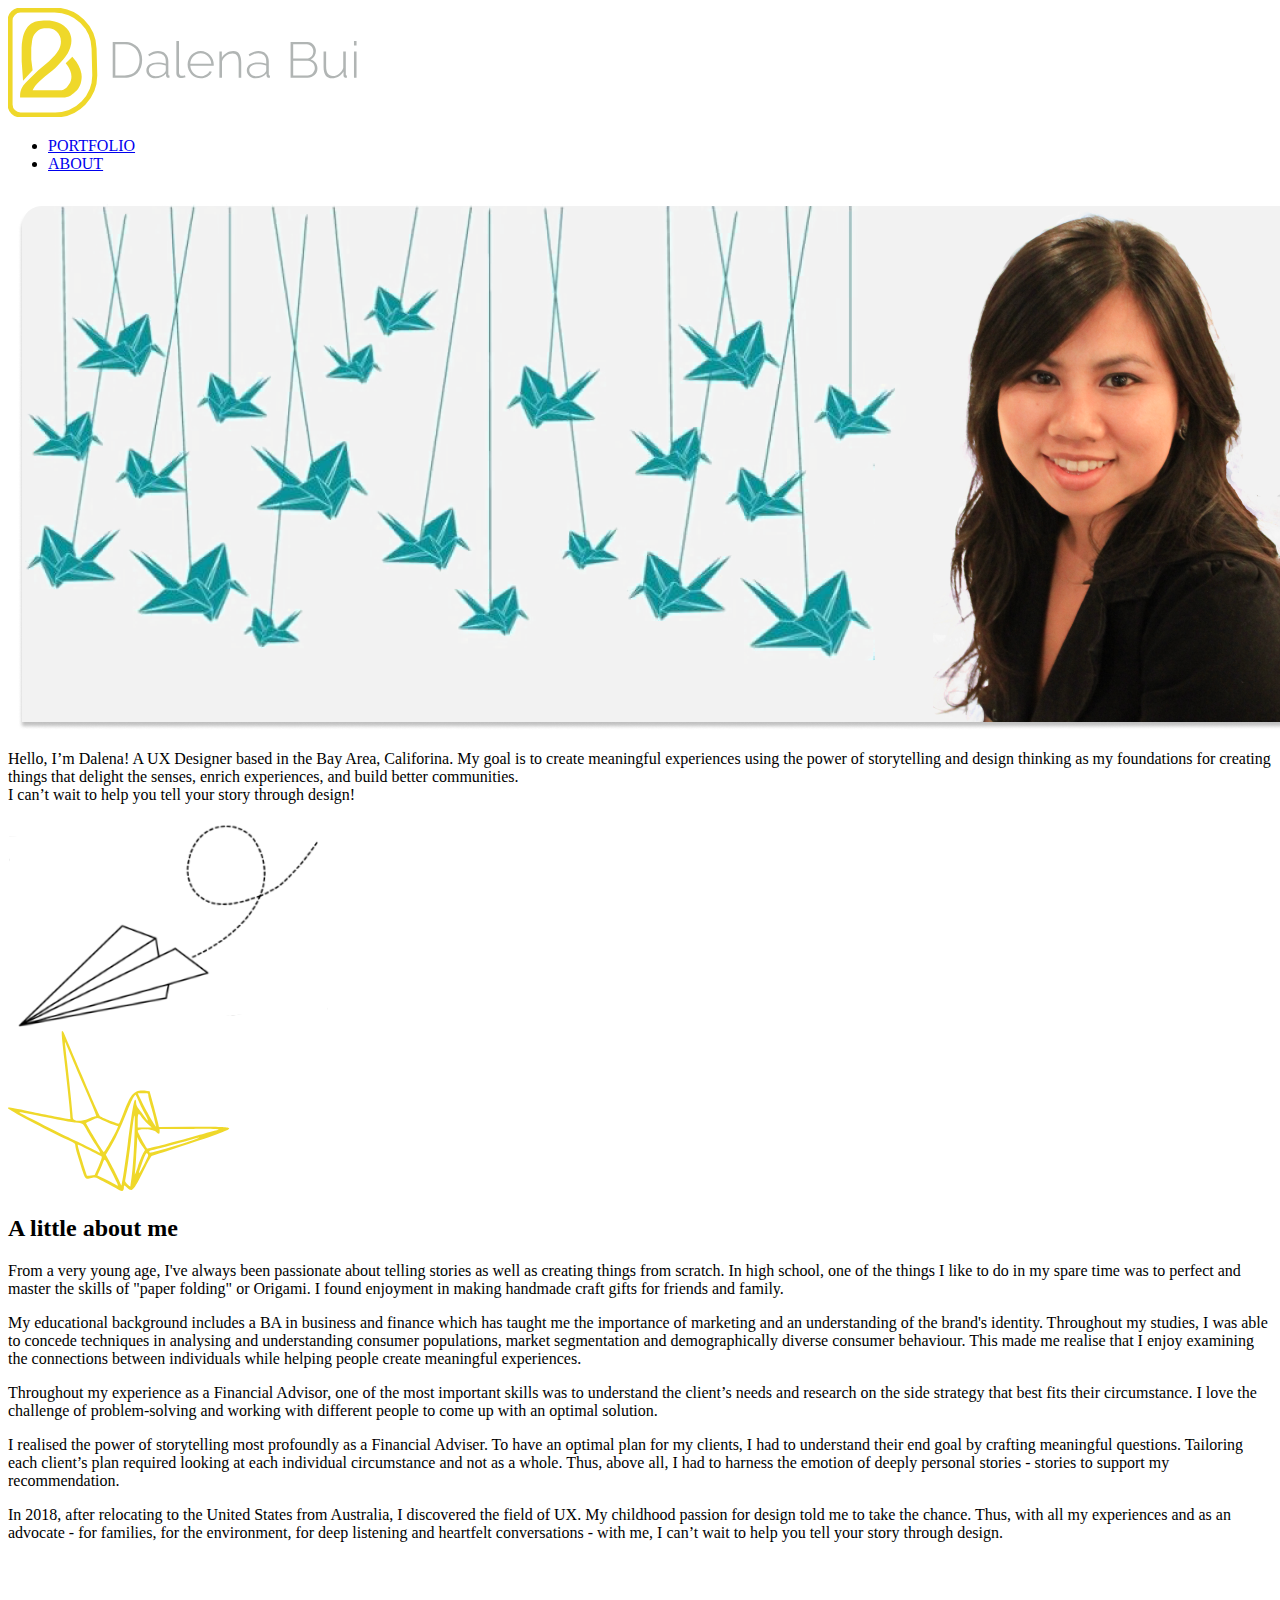
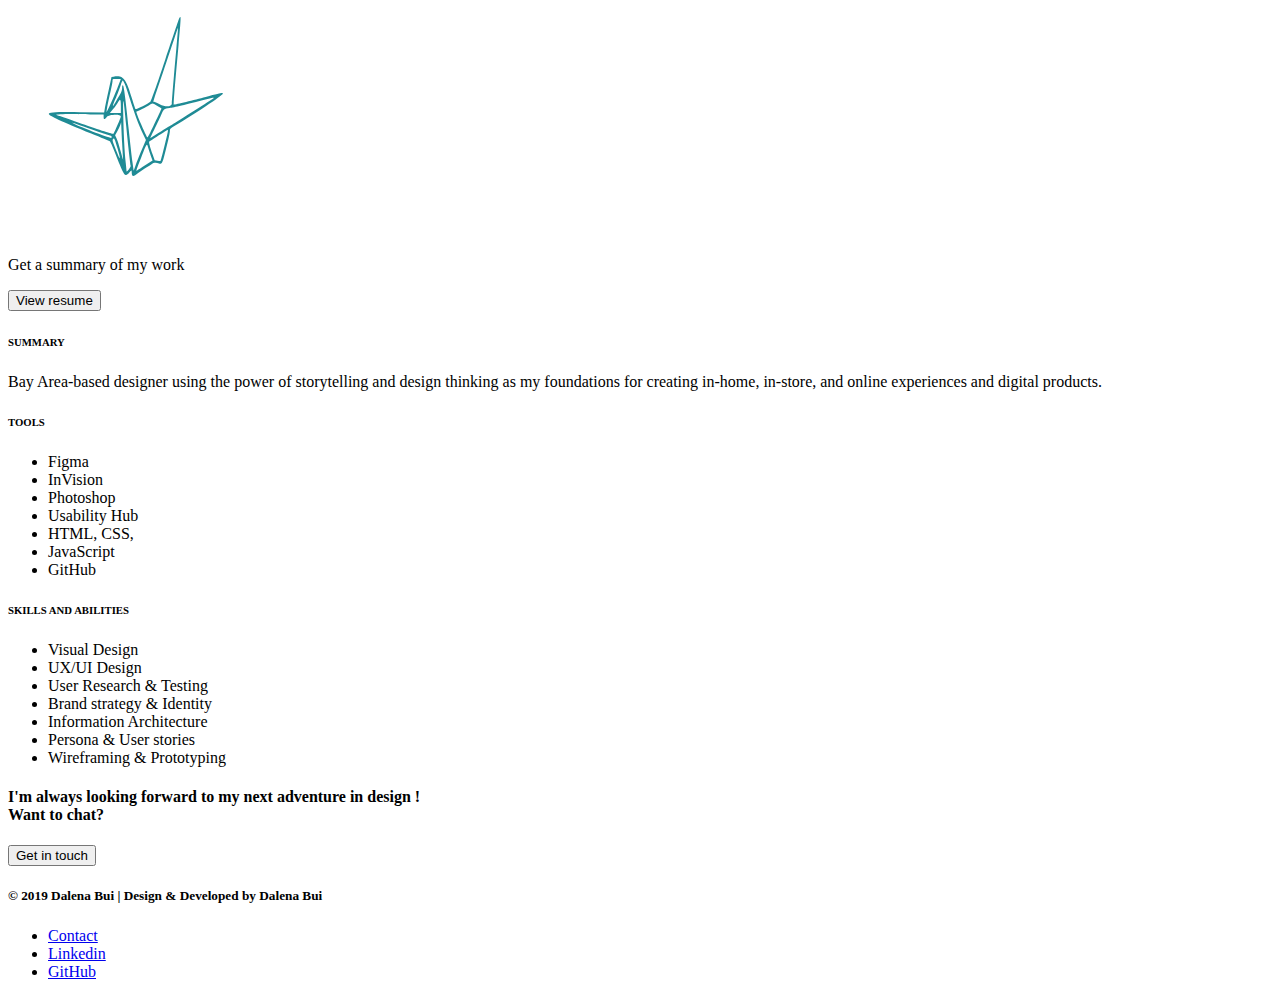
==== about.html @ 2d1f9bb7 "portfolio html structure" ====
<!DOCTYPE html>
<html lang="en">
  <head>
    <meta charset="utf-8">
    <meta name="viewport" content="width=device-width, initial-scale=1.0">
    <title>Dalena Bui| Design Portfolio</title>
  </head>
  <body id="about">
    <header>
    <nav class="navbar">
      <a href="index.html">
        <img src="images/Dalena Bui Logo.svg" alt="personal logo">
      </a>
      <ul>
        <li>
          <a href="Portfolio.html">PORTFOLIO</a>
        </li>
        <li>
          <a href="about.html">ABOUT</a>
        </li>
      </ul>
    </nav>
    <section>
      <div class="personal photo">
        <img src="images/About Me banner.png" alt="personal photo">
      </div>
      <div class="bio">
        <p>Hello, I’m Dalena! A UX Designer based in the Bay Area, Califorina. My goal is to create meaningful experiences using the power of storytelling and design thinking as my foundations for creating things that delight the senses, enrich experiences, and build better communities.
          <br>
          I can’t wait to help you tell your story through design!
        </p>
    </section>
   </header>
        <div class"paper plane">
          <img src="images/paper plane.svg" alt="paper plane">
        </div>
        <div class"yellow crane">
          <img src="images/yellow crane.svg" alt="yellow crane">
        </div>
        <h2>A little about me</h2>
        <p>
          From a very young age, I've always been passionate about telling stories as well as creating things from scratch. In high school, one of the things I like to do in my spare time was to perfect and master the skills of "paper folding" or Origami. I found enjoyment in making handmade craft gifts for friends and family.
        </p>
          My educational background includes a BA in business and finance which has taught me the importance of marketing and an understanding of the brand's identity. Throughout my studies, I was able to concede techniques in analysing and understanding consumer populations, market segmentation and demographically diverse consumer behaviour. This made me realise that I enjoy examining the connections between individuals while helping people create meaningful experiences.
        <p>
          Throughout my experience as a Financial Advisor, one of the most important skills was to understand the client’s needs and research on the side strategy that best fits their circumstance. I love the challenge of problem-solving and working with different people to come up with an optimal solution.
       </p>
          I realised the power of storytelling most profoundly as a Financial Adviser. To have an optimal plan for my clients, I had to understand their end goal by crafting meaningful questions. Tailoring each client’s plan required looking at each individual circumstance and not as a whole. Thus, above all, I had to harness the emotion of deeply personal stories - stories to support my recommendation.
        <p>
          In 2018, after relocating to the United States from Australia, I discovered the field of UX. My childhood passion for design told me to take the chance. Thus, with all my experiences and as an advocate - for families, for the environment, for deep listening and heartfelt conversations - with me, I can’t wait to help you tell your story through design.
        </p>
        <div class="teal crane">
          <img src="images/teal crane.svg" alt="teal crane">
        </div>
        <div class="summary of work">
          <p> Get a summary of my work
          </p>
          <input type="button" value="View resume">
          <div class="summary">
            <h6>SUMMARY</h6>
            <p>Bay Area-based designer using the power of storytelling and design thinking as my foundations for creating in-home, in-store, and online experiences and digital products.
            </p>
          </div>
          <div class="Tools">
            <h6>TOOLS</h6>
            <ul>
              <li>Figma</li>
              <li>InVision</li>
              <li>Photoshop</li>
              <li>Usability Hub</li>
              <li>HTML, CSS,</li>
              <li>JavaScript</li>
              <li>GitHub</li>
            </ul>
          </div>
          <div class="Skills and Abilities">
            <h6>SKILLS AND ABILITIES</h6>
            <ul>
              <li>Visual Design</li>
              <li>UX/UI Design</li>
              <li>User Research & Testing</li>
              <li>Brand strategy & Identity</li>
              <li>Information Architecture</li>
              <li>Persona & User stories</li>
              <li>Wireframing & Prototyping</li>
            </ul>
          </div>
          <div class="get in touch">
            <h4>I'm always looking forward to my next adventure in design !
              <br>Want to chat?
            </h4>
              <input type="button" value="Get in touch">
<footer>
  <h5>© 2019 Dalena Bui | Design & Developed by Dalena Bui</h5>
  <ul>
    <li>
        <a href="Portfolio.html">Contact</a>
    </li>
    <li>
        <a href="Portfolio.html">Linkedin</a>
    </li>
    <li>
        <a href="Portfolio.html">GitHub</a>
    </li>
  </body>
</html>
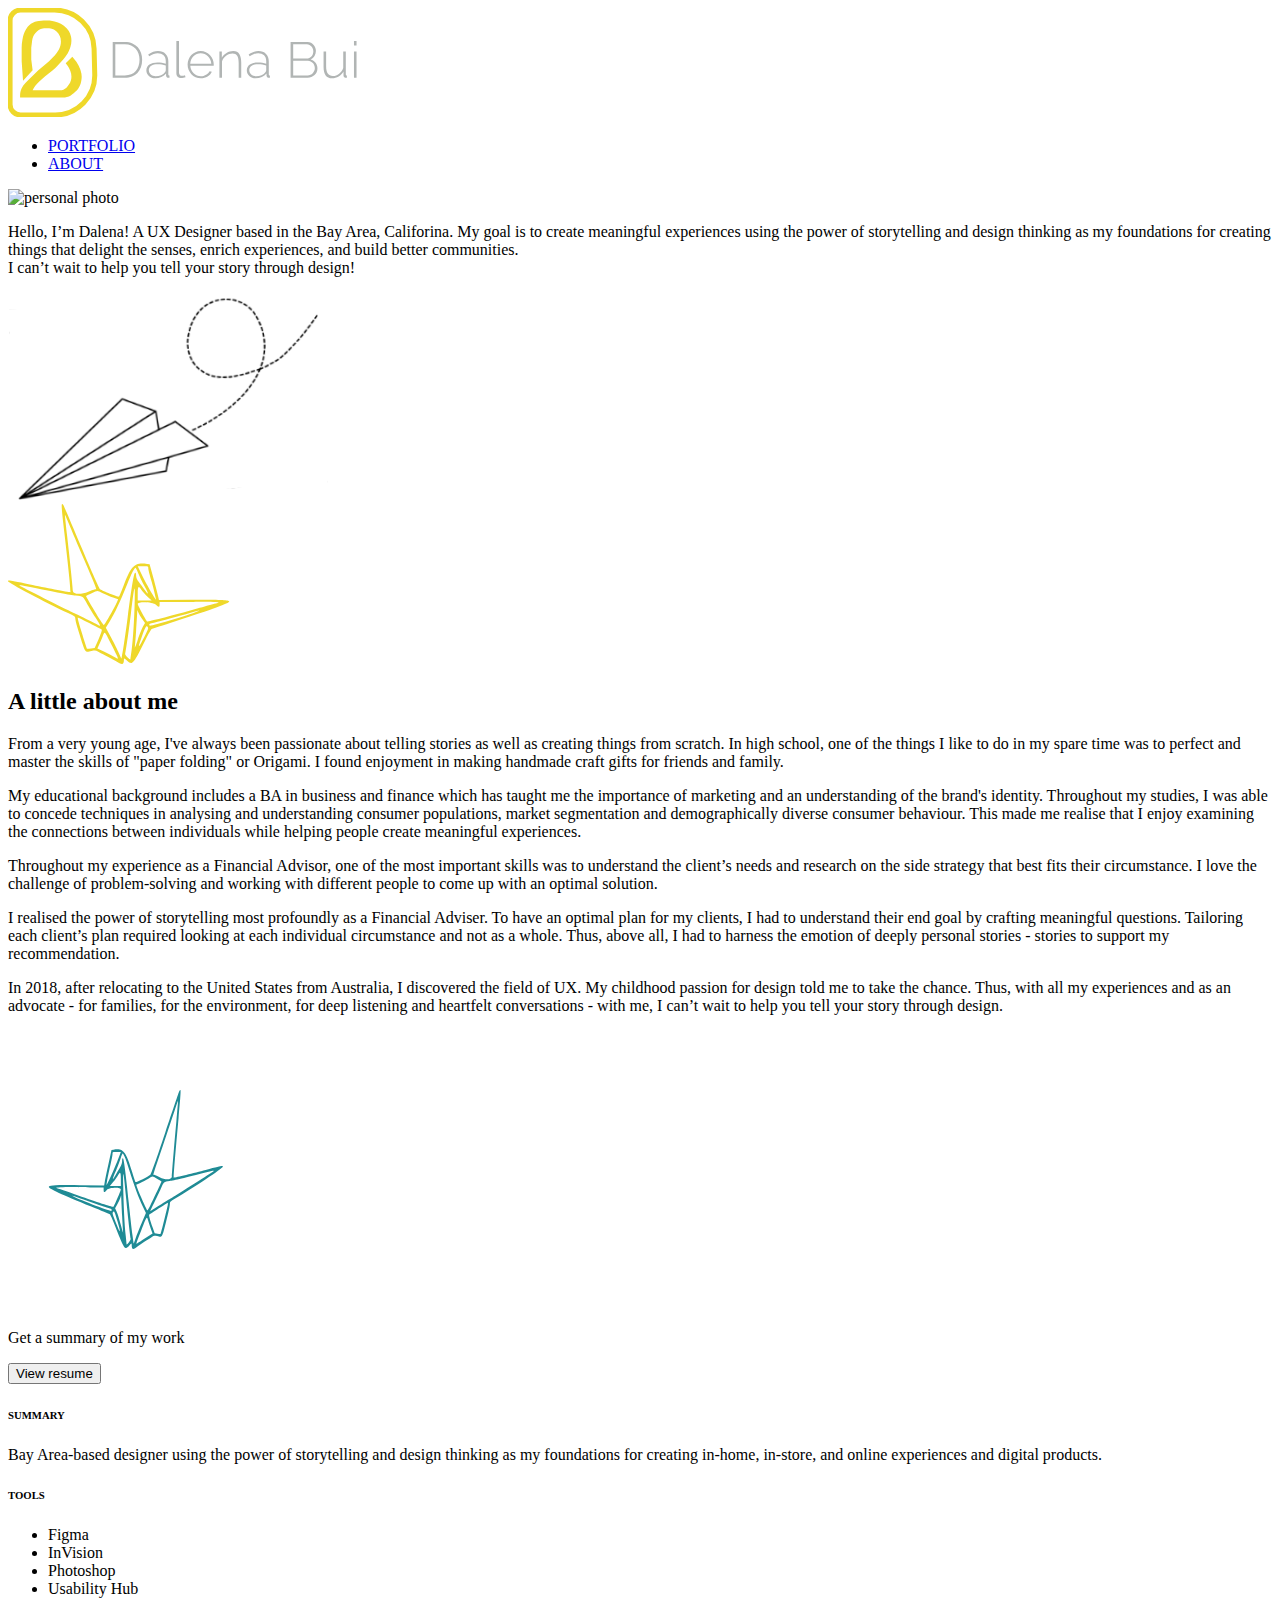
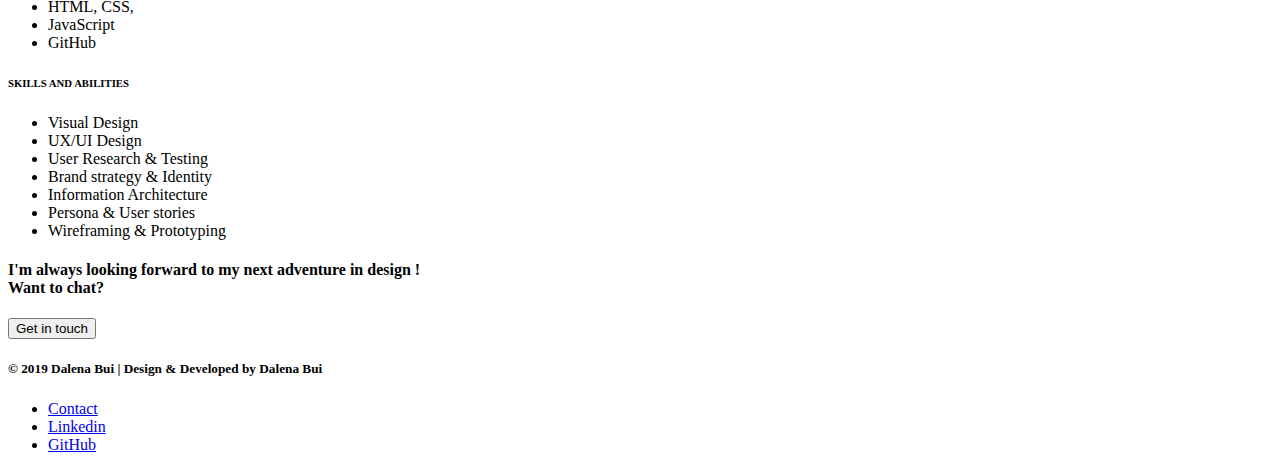
==== commit 58ae7313: "fix errors" ====
--- a/about.html
+++ b/about.html
@@ -9,11 +9,11 @@
     <header>
     <nav class="navbar">
       <a href="index.html">
-        <img src="images/Dalena Bui Logo.svg" alt="personal logo">
+        <img src="images/dalenabui_logo.svg" alt="personal logo">
       </a>
       <ul>
         <li>
-          <a href="Portfolio.html">PORTFOLIO</a>
+          <a href="portfolio.html">PORTFOLIO</a>
         </li>
         <li>
           <a href="about.html">ABOUT</a>
@@ -22,20 +22,21 @@
     </nav>
     <section>
       <div class="personal photo">
-        <img src="images/About Me banner.png" alt="personal photo">
+        <img src="images/about_me_banner.svg" alt="personal photo">
       </div>
       <div class="bio">
         <p>Hello, I’m Dalena! A UX Designer based in the Bay Area, Califorina. My goal is to create meaningful experiences using the power of storytelling and design thinking as my foundations for creating things that delight the senses, enrich experiences, and build better communities.
           <br>
           I can’t wait to help you tell your story through design!
         </p>
+      </div>
     </section>
    </header>
-        <div class"paper plane">
-          <img src="images/paper plane.svg" alt="paper plane">
+        <div class="paper plane">
+          <img src="images/paper_plane.svg" alt="paper plane">
         </div>
-        <div class"yellow crane">
-          <img src="images/yellow crane.svg" alt="yellow crane">
+        <div class="yellow crane">
+          <img src="images/yellow_crane.svg" alt="yellow crane">
         </div>
         <h2>A little about me</h2>
         <p>
@@ -49,13 +50,14 @@
         <p>
           In 2018, after relocating to the United States from Australia, I discovered the field of UX. My childhood passion for design told me to take the chance. Thus, with all my experiences and as an advocate - for families, for the environment, for deep listening and heartfelt conversations - with me, I can’t wait to help you tell your story through design.
         </p>
-        <div class="teal crane">
-          <img src="images/teal crane.svg" alt="teal crane">
+        <div class="teal_crane">
+          <img src="images/teal_crane.svg" alt="teal crane">
         </div>
         <div class="summary of work">
           <p> Get a summary of my work
           </p>
           <input type="button" value="View resume">
+        </div>
           <div class="summary">
             <h6>SUMMARY</h6>
             <p>Bay Area-based designer using the power of storytelling and design thinking as my foundations for creating in-home, in-store, and online experiences and digital products.
@@ -90,17 +92,20 @@
               <br>Want to chat?
             </h4>
               <input type="button" value="Get in touch">
+            </div>
 <footer>
   <h5>© 2019 Dalena Bui | Design & Developed by Dalena Bui</h5>
   <ul>
     <li>
-        <a href="Portfolio.html">Contact</a>
+        <a href="portfolio.html">Contact</a>
     </li>
     <li>
-        <a href="Portfolio.html">Linkedin</a>
+        <a href="portfolio.html">Linkedin</a>
     </li>
     <li>
-        <a href="Portfolio.html">GitHub</a>
+        <a href="portfolio.html">GitHub</a>
     </li>
+  </ul>
+</footer>
   </body>
 </html>
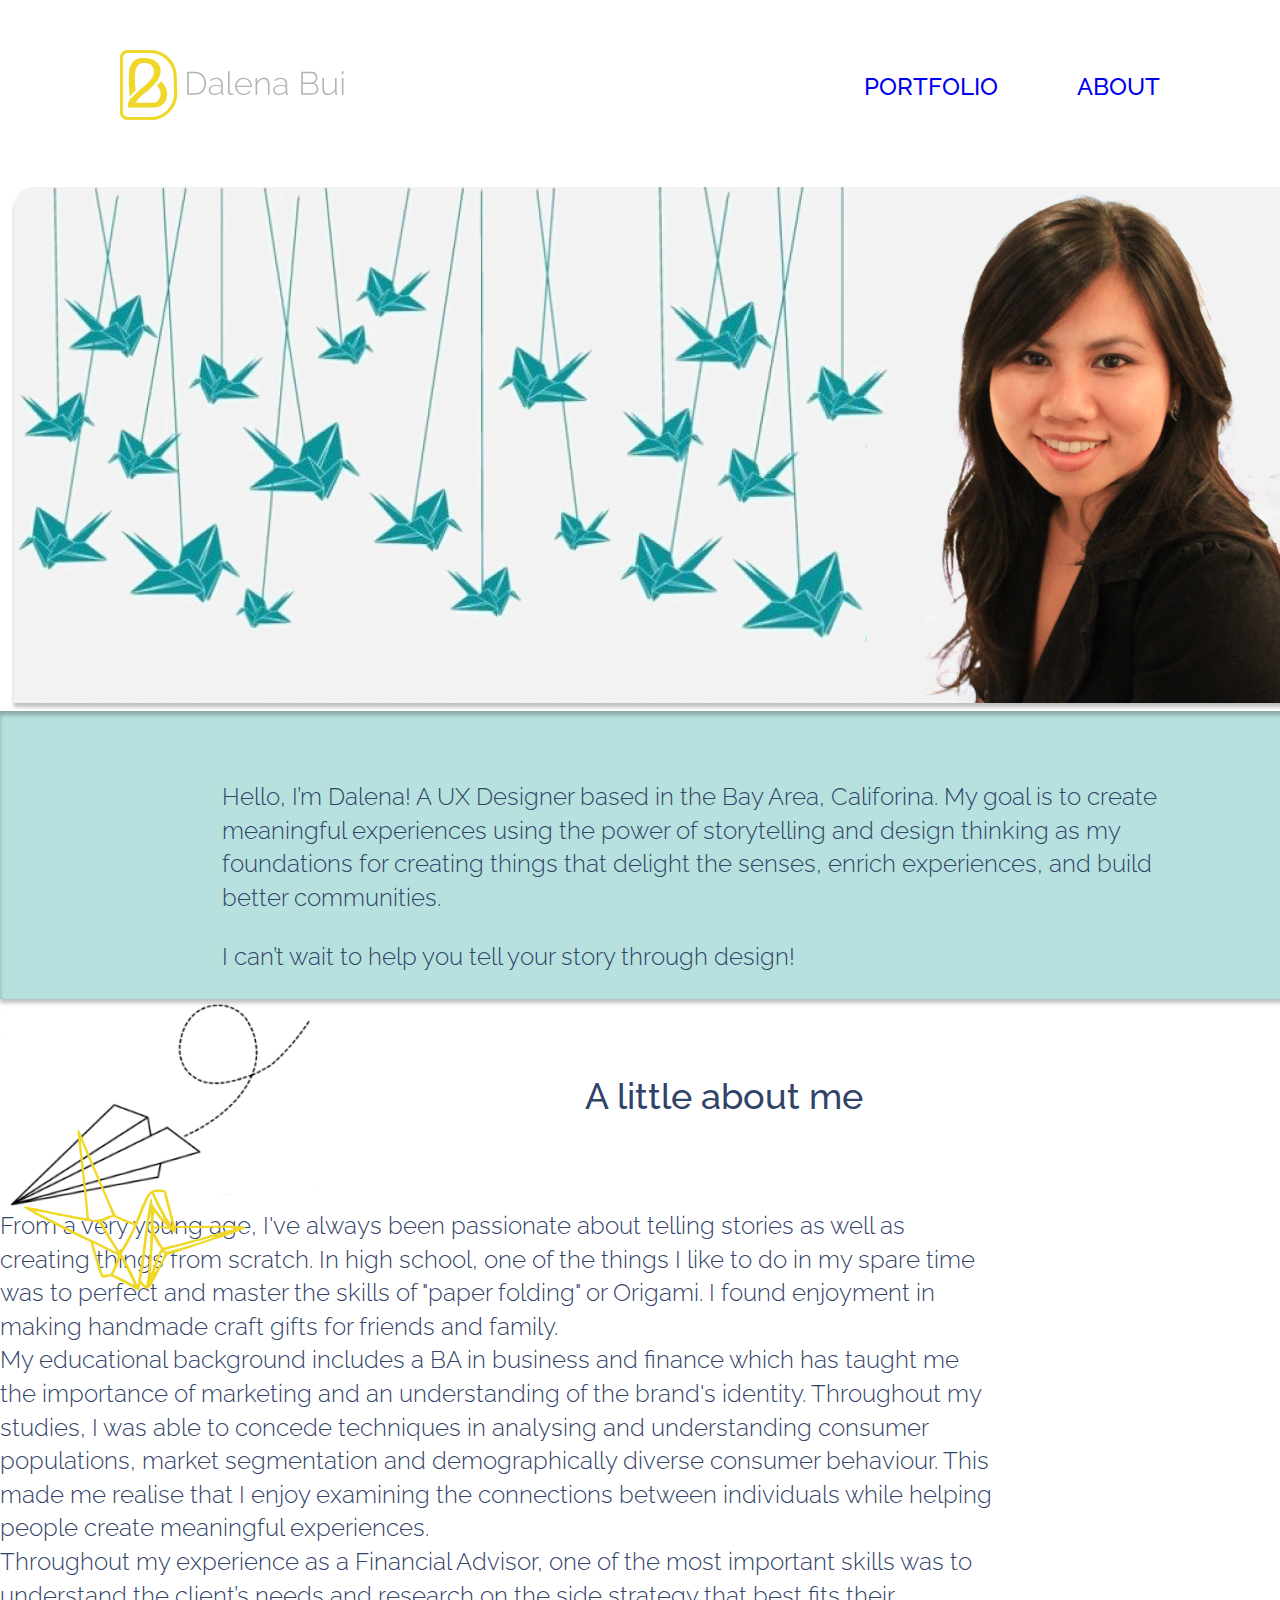
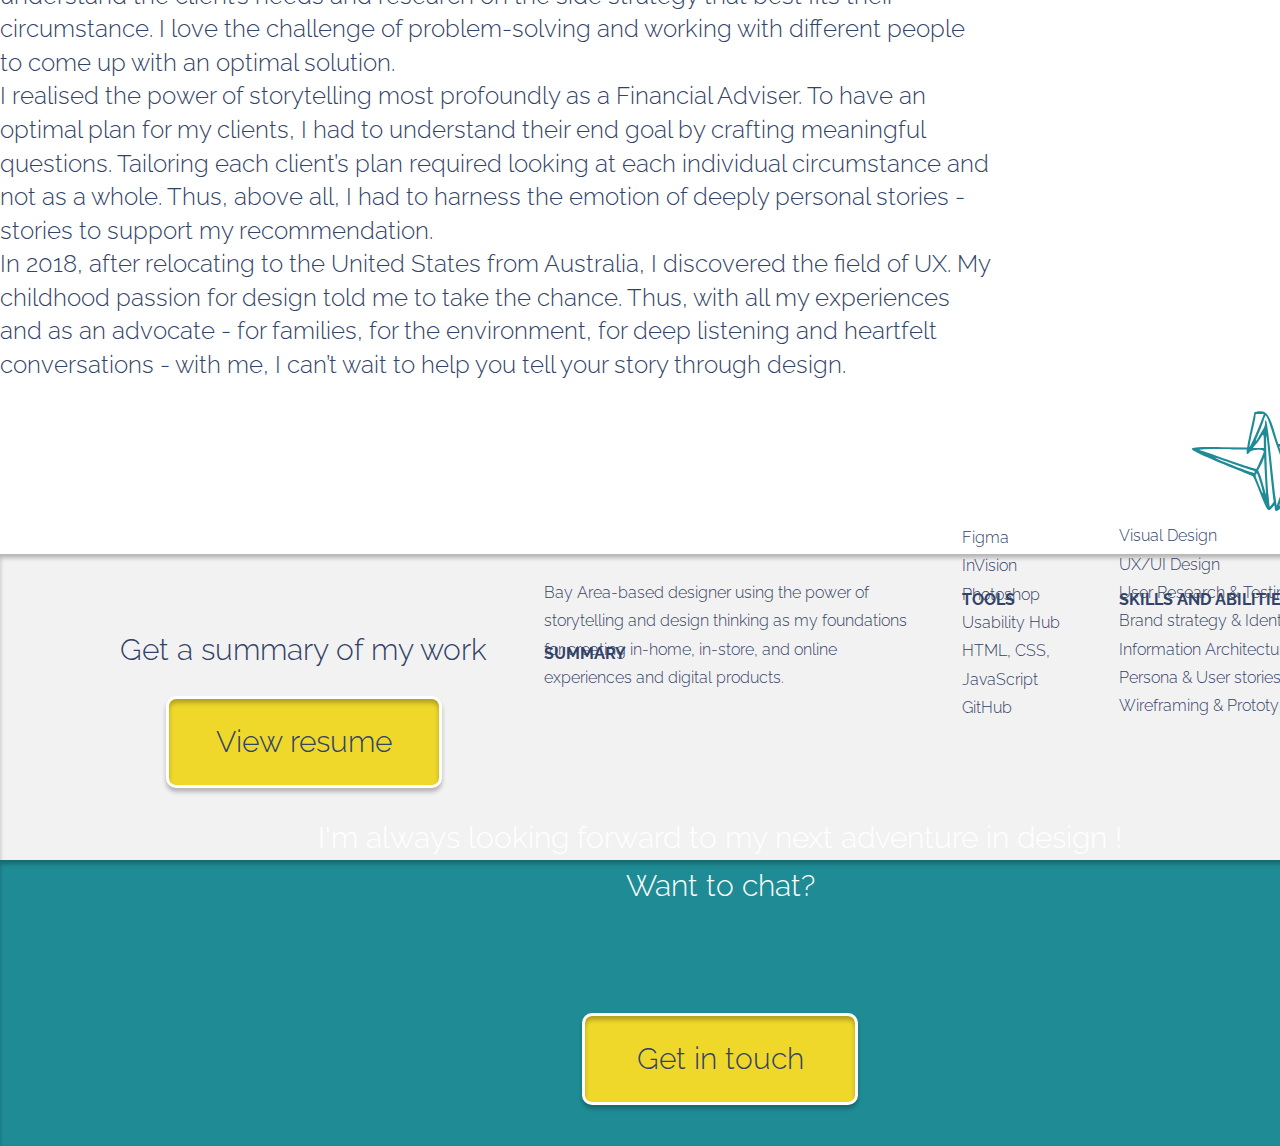
==== commit 53ff4cc2: "update html and css" ====
--- a/about.html
+++ b/about.html
@@ -4,11 +4,14 @@
     <meta charset="utf-8">
     <meta name="viewport" content="width=device-width, initial-scale=1.0">
     <title>Dalena Bui| Design Portfolio</title>
+    <link rel="stylesheet" href="css/reset.css">
+    <link rel="stylesheet" href="css/style.css">
+    <link href="https://fonts.googleapis.com/css?family=Raleway:300,400,500,600,700" rel="stylesheet">
   </head>
   <body id="about">
     <header>
     <nav class="navbar">
-      <a href="index.html">
+      <a class="logo" href="index.html">
         <img src="images/dalenabui_logo.svg" alt="personal logo">
       </a>
       <ul>
@@ -20,92 +23,113 @@
         </li>
       </ul>
     </nav>
+    </header>
     <section>
-      <div class="personal photo">
-        <img src="images/about_me_banner.svg" alt="personal photo">
+      <div class="personalphoto">
+        <img src="images/about_me_banner.png" alt="personal photo">
       </div>
       <div class="bio">
         <p>Hello, I’m Dalena! A UX Designer based in the Bay Area, Califorina. My goal is to create meaningful experiences using the power of storytelling and design thinking as my foundations for creating things that delight the senses, enrich experiences, and build better communities.
-          <br>
-          I can’t wait to help you tell your story through design!
+          <div class="abouttellyourstory">
+          <p>I can’t wait to help you tell your story through design!
         </p>
       </div>
+      </div>
     </section>
-   </header>
-        <div class="paper plane">
+
+   <section class="littleaboutme"
+        <div class="paperplane">
           <img src="images/paper_plane.svg" alt="paper plane">
         </div>
-        <div class="yellow crane">
+        <div class="yellowcrane">
           <img src="images/yellow_crane.svg" alt="yellow crane">
         </div>
-        <h2>A little about me</h2>
+        <div class="title">
+          <h3>A little about me</h3>
+        </div>
         <p>
           From a very young age, I've always been passionate about telling stories as well as creating things from scratch. In high school, one of the things I like to do in my spare time was to perfect and master the skills of "paper folding" or Origami. I found enjoyment in making handmade craft gifts for friends and family.
-        </p>
+          <br>
           My educational background includes a BA in business and finance which has taught me the importance of marketing and an understanding of the brand's identity. Throughout my studies, I was able to concede techniques in analysing and understanding consumer populations, market segmentation and demographically diverse consumer behaviour. This made me realise that I enjoy examining the connections between individuals while helping people create meaningful experiences.
-        <p>
+          <br>
           Throughout my experience as a Financial Advisor, one of the most important skills was to understand the client’s needs and research on the side strategy that best fits their circumstance. I love the challenge of problem-solving and working with different people to come up with an optimal solution.
-       </p>
+          <br>
           I realised the power of storytelling most profoundly as a Financial Adviser. To have an optimal plan for my clients, I had to understand their end goal by crafting meaningful questions. Tailoring each client’s plan required looking at each individual circumstance and not as a whole. Thus, above all, I had to harness the emotion of deeply personal stories - stories to support my recommendation.
-        <p>
+          <br>
           In 2018, after relocating to the United States from Australia, I discovered the field of UX. My childhood passion for design told me to take the chance. Thus, with all my experiences and as an advocate - for families, for the environment, for deep listening and heartfelt conversations - with me, I can’t wait to help you tell your story through design.
         </p>
-        <div class="teal_crane">
+        <div class="tealcrane">
           <img src="images/teal_crane.svg" alt="teal crane">
         </div>
-        <div class="summary of work">
-          <p> Get a summary of my work
-          </p>
-          <input type="button" value="View resume">
+      </section>
+
+      <section class="worksummary">
+          <h5> Get a summary of my work</h5>
+          <button class="button">View resume</button>
         </div>
-          <div class="summary">
+        <div class="summary">
             <h6>SUMMARY</h6>
             <p>Bay Area-based designer using the power of storytelling and design thinking as my foundations for creating in-home, in-store, and online experiences and digital products.
             </p>
           </div>
-          <div class="Tools">
+          <div class="tools">
             <h6>TOOLS</h6>
-            <ul>
-              <li>Figma</li>
-              <li>InVision</li>
-              <li>Photoshop</li>
-              <li>Usability Hub</li>
-              <li>HTML, CSS,</li>
-              <li>JavaScript</li>
-              <li>GitHub</li>
-            </ul>
+            <p>Figma
+              <br>
+              InVision
+              <br>
+              Photoshop
+              <br>
+              Usability Hub
+              <br>
+              HTML, CSS,
+              <br>
+              JavaScript
+              <br>
+              GitHub
+            </p>
           </div>
-          <div class="Skills and Abilities">
+          <div class="skillsabilities">
             <h6>SKILLS AND ABILITIES</h6>
-            <ul>
-              <li>Visual Design</li>
-              <li>UX/UI Design</li>
-              <li>User Research & Testing</li>
-              <li>Brand strategy & Identity</li>
-              <li>Information Architecture</li>
-              <li>Persona & User stories</li>
-              <li>Wireframing & Prototyping</li>
-            </ul>
+            <p>
+              <br>
+              Visual Design
+              <br>
+              UX/UI Design
+              <br>
+              User Research & Testing
+              <br>
+              Brand strategy & Identity
+              <br>
+              Information Architecture
+              <br>
+              Persona & User stories
+              <br>
+              Wireframing & Prototyping
+            </p>
           </div>
-          <div class="get in touch">
+        </section>
+            <div class="getintouch">
             <h4>I'm always looking forward to my next adventure in design !
               <br>Want to chat?
             </h4>
-              <input type="button" value="Get in touch">
+              <button class="button">Get in touch</button>
             </div>
-<footer>
-  <h5>© 2019 Dalena Bui | Design & Developed by Dalena Bui</h5>
-  <ul>
-    <li>
-        <a href="portfolio.html">Contact</a>
-    </li>
-    <li>
-        <a href="portfolio.html">Linkedin</a>
-    </li>
-    <li>
-        <a href="portfolio.html">GitHub</a>
-    </li>
-  </ul>
-</footer>
+            <footer>
+              <div class="footercontent">
+                <h5 class="copyright"> &copy; 2019 Dalena Bui | Design & Developed by Dalena Bui</h5>
+              </div>
+              <ul class="footerlinks">
+                <li>
+                  <a href="portfolio.html">Contact</a>
+                </li>
+                <li>
+                  <a href="https://www.linkedin.com/in/dalena-bui-600742174/">Linkedin</a>
+                </li>
+                <li>
+                  <a href="https://github.com/dalenabui">GitHub</a>
+                </li>
+              </ul>
+            </footer>
   </body>
 </html>
--- a/css/style.css
+++ b/css/style.css
@@ -0,0 +1,479 @@
+*, *::before, *after {
+  box-sizing:border-box;
+}
+
+html {
+  background-color: #FFFFFF;
+  font-family: 'Raleway', sans-serif;
+}
+
+h1{
+  font-size:64px;
+  padding: 92px 92px 50px 92px;
+  font-weight:300;
+  font-family: 'Raleway', sans-serif;
+  }
+
+h2 {
+  font-size: 36px;
+  font-family: 'Raleway', sans-serif;
+  font-weight:300;
+}
+
+h3 {
+  line-height: 42px;
+  color: #EFD82A;
+  font-size: 36px;
+  font-weight: 600;
+  font-family: 'Raleway', sans-serif;
+}
+
+h4 {
+  color: #324368;
+  font-weight: 500;
+  font-size: 24px;
+  font-family: 'Raleway', sans-serif;
+  line-height: 140%;
+  margin: 5px 0px 5px 0px;
+}
+
+p {
+  color:#324368;
+  text-align: left;
+  font-size: 24px;
+  font-weight: 300;
+  font-family: 'Raleway', sans-serif;
+  line-height: 140%;
+}
+
+a {
+  text-decoration: none;
+}
+
+strong {
+    font-weight: 600;
+}
+
+.container {
+  background-color: #1F8C95;
+  box-shadow: 0px 4px 4px rgba(0, 0, 0, 0.25);
+  color: #FFFFFF;
+  text-align: center;
+  height: 516px;
+  width: 1440px;
+}
+
+/* Navigation */
+
+.navbar {
+  color: #B1B5B4;
+  height: 70px;
+  padding: 50px 120px 50px 120px;
+  text-align: right;
+  font-family: 'Raleway', sans-serif;
+}
+
+.navbar .logo {
+  float: left;
+}
+
+.navbar .logo img {
+  height: 70px;
+}
+
+.navbar a:visited,a:hover,a:active {
+  color: #B1B5B4;
+}
+
+.navbar ul {
+  float: right;
+}
+
+.navbar li {
+  display: inline-block;
+  font-family: 'Raleway', sans-serif;
+  font-size: 24px;
+  font-weight: 500;
+  margin: 25px 0px 25px 75px;
+}
+
+/*footer*/
+.footercontent {
+  color: #324368;
+  padding: 50px 120px 0px 120px;
+  font-family: 'Raleway', sans-serif;
+  display: inline-block;
+}
+
+.copyright h5 {
+  color: #324368;
+  font-weight: 300;
+  font-size: 18px;
+  font-family: 'Raleway', sans-serif;
+  float: left
+}
+
+.footerlinks {
+    margin-right: 125px;
+    display: inline-block;
+}
+
+.footerlinks li {
+  display: inline-block;
+  color: #324368;
+  font-weight: 300;
+  font-size: 24px;
+  font-family: 'Raleway', sans-serif;
+  margin: 50px 0px 0px 105px;
+}
+
+
+.footerlinks a:visited,a:hover,a:active {
+  color: #324368;
+}
+
+/* Project */
+
+.project {
+  padding: 150px 120px 50px 120px;
+  display: inline-block;
+  /* text-align: right; */
+}
+
+.project .project-image {
+  display: inline-block;
+  width: 490px;
+  margin-right: 80px;
+}
+
+.project .project-info {
+  display: inline-block;
+  vertical-align: top;
+  width: 520px;
+  padding: 20px;
+}
+
+.project .project-info p {
+  margin-top: 20px;
+}
+
+.project .viewproject p  {
+  margin-top: 80px;
+  position: relative;
+  color: #EFD82A
+}
+
+
+.about_me {
+  background-color: #1F8C95;
+  width: 1440px;
+  height: 516px;
+  left: 0px;
+  top: 1390px;
+}
+.about_me p {
+  padding-top: 123px;
+  width: 692px;
+  margin: 30px 0px 0px 120px;
+  color: #FFFFFF;
+  font-size: 24px;
+  font-weight: 300;
+  font-family: 'Raleway', sans-serif;
+  line-height: 140%;
+}
+
+.about_me .tellyourstory p {
+  width: 692px;
+  padding-top: 10px;
+}
+
+.paperplanehomepage {
+  margin: -155px 679px 200px 679px;
+}
+
+.contacthomepage p {
+  width: 406px;
+  padding-top: 121px;
+  font-size: 30px;
+  font-weight: 300;
+  font-family: 'Raleway', sans-serif;
+  line-height: 140%;
+  width: 406px;
+  height: 144px;
+  left: 800px;
+  top: 1360px;
+  position: absolute; /*still using absolute value*/
+  text-align: center;
+}
+
+.contacthomepage button {
+  background-color: #EFD82A;
+  border: 3px solid #FFFFFF;
+  box-shadow: 0px 4px 4px rgba(0,0,0,0.25);
+  border-radius: 10px;
+  font-size: 30px;
+  font-weight: 300;
+  font-family: 'Raleway', sans-serif;
+  line-height: 140%;
+  color: #324368;
+  cursor: pointer;
+  position: absolute; /*still using absolute value*/
+  width: 276px;
+  height: 92px;
+  left: 1000px;
+  top: 1675px;
+}
+
+.contactinfo {
+  text-align: right;
+  font-size: 24px;
+  font-weight: 300;
+  font-family: 'Raleway', sans-serif;
+  color: #324368;
+  display: block;
+  padding: 48px 125px 48px 109px;
+}
+
+
+/* Page Id about me*/
+
+.personalphoto img {
+  display: block;
+  margin-left: auto;
+  margin-right: auto;
+}
+
+.bio {
+  width: 1440px;
+  height: 288px;
+  left: 0px;
+  top:696px;
+  background-color: #B6E1DE;
+  box-shadow: 0px 4px 4px rgba(0, 0, 0, 0.25), inset 0px 4px 4px rgba(0, 0, 0, 0.25);
+}
+
+.bio p {
+  position: absolute;
+  width: 998.16px;
+  height: 203px;
+  left: 222px;
+  top: 780px;
+  font-size: 24px;
+  font-weight: 300;
+  font-family: 'Raleway', sans-serif;
+  line-height: 140%;
+  color: #324368;
+}
+
+.abouttellyourstory p {
+  width: 998.16px;
+  height: 203px;
+  left: 222px;
+  top: 940px;
+}
+
+.paperplane {
+  position: absolute;
+  left: 949px;
+  right: 17px;
+  top: 104.12px;
+  bottom: 59.08px;
+}
+.yellowcrane {
+  position: absolute;
+  left: 24px;
+  right: 1195px;
+  top: 1130px;
+  bottom: 1800px;
+}
+
+.title h3 {
+position: absolute;
+width: 300px;
+height: 43px;
+left: 585px;
+top: 1075px;
+font-size: 36px;
+font-weight: 500;
+font-family: 'Raleway', sans-serif;
+color: #324368;
+}
+
+.littleaboutme p {
+width: 992.17px;
+height: 922px;
+left: 222px;
+top: 1165px;
+font-size: 24px;
+font-weight: 300;
+font-family: 'Raleway', sans-serif;
+line-height: 140%;
+color: #324368;
+}
+
+.tealcrane {
+  position: absolute;
+  left: 1151px;
+  right: 34px;
+  top: 1893px;
+  bottom: 693px;
+}
+
+.worksummary {
+  background-color: #F2F2F2;
+  position: absolute;
+  width: 1440px;
+  height: 306px;
+  left: 0px;
+  top: 2154px;
+  box-shadow: inset 0px 4px 4px rgba(0, 0, 0, 0.25);
+}
+
+.worksummary h5 {
+position: absolute;
+left: 120px;
+top: 74.5px;
+bottom: 196px;
+text-align: center;
+font-size: 30px;
+font-weight: 300;
+font-family: 'Raleway', sans-serif;
+line-height: 140%;
+color: #324368;
+}
+
+.worksummary button {
+  position: absolute;
+width: 276px;
+height: 92px;
+left: 166px;
+top: 142px;
+bottom: 72px;
+background: #EFD82A;
+border: 3px solid #FFFFFF;
+box-shadow: 0px 4px 4px rgba(0, 0, 0, 0.25), inset 0px 4px 4px rgba(0, 0, 0, 0.25);
+border-radius: 10px;
+font-size: 30px;
+font-weight: 300;
+font-family: 'Raleway', sans-serif;
+line-height: 140%;
+color: #324368;
+cursor: pointer;
+}
+
+.summary h6 {
+position: absolute;
+width: 370px;
+height: 141px;
+left: 544px;
+top: 89px;
+font-size: 16px;
+font-weight: 700;
+font-family: 'Raleway', sans-serif;
+line-height: 140%;
+color: #324368;
+}
+
+.summary p {
+position: absolute;
+width: 370px;
+height: 141px;
+left: 544px;
+top: 25px;
+font-size: 16px;
+font-weight: 300;
+font-family: 'Raleway', sans-serif;
+line-height: 177%;
+color: #324368;
+}
+
+.tools h6 {
+position: absolute;
+width: 99.62px;
+height: 226px;
+left: 962.38px;
+top: 38px;
+font-size: 16px;
+font-weight: 700;
+font-family: 'Raleway', sans-serif;
+color: #324368;
+}
+
+.tools p {
+position: absolute;
+width: 99.62px;
+height: 226px;
+left: 962.38px;
+top: -30px;
+font-size: 16px;
+font-weight: 300;
+font-family: 'Raleway', sans-serif;
+line-height: 177%;
+color: #324368;
+}
+
+.skillsabilities h6 {
+position: absolute;
+width: 198px;
+height: 226px;
+left: 1119px;
+top: 38px;
+font-size: 16px;
+font-weight: 700;
+font-family: 'Raleway', sans-serif;
+color: #324368;
+}
+
+.skillsabilities p {
+position: absolute;
+width: 198px;
+height: 226px;
+left: 1119px;
+top: -60px;
+font-size: 16px;
+font-weight: 300;
+font-family: 'Raleway', sans-serif;
+line-height: 177%;
+color: #324368;
+}
+
+.getintouch {
+  position: absolute;
+  width: 1440px;
+  height: 286px;
+  left: 0px;
+  top: 2460px;
+  background: #1F8C95;
+  box-shadow: 0px 4px 4px rgba(0, 0, 0, 0.25), inset 0px 4px 4px rgba(0, 0, 0, 0.25);
+  }
+.getintouch h4 {
+  position: absolute;
+  width: 996px;
+  height: 96px;
+  left: 222px;
+  top: -51.5px;
+  font-size: 30px;
+  font-weight: 300;
+  line-height: 160%;
+  text-align: center;
+  color: #FFFFFF;
+}
+
+.getintouch button {
+position: absolute;
+width: 276px;
+height: 92px;
+left: 582px;
+top: 153px;
+bottom: 41px;
+background: #EFD82A;
+border: 3px solid #FFFFFF;
+box-shadow: 0px 4px 4px rgba(0, 0, 0, 0.25), inset 0px 4px 4px rgba(0, 0, 0, 0.25);
+border-radius: 10px;
+font-size: 30px;
+font-weight: 300;
+font-family: 'Raleway', sans-serif;
+line-height: 140%;
+color: #324368;
+cursor: pointer;
+}
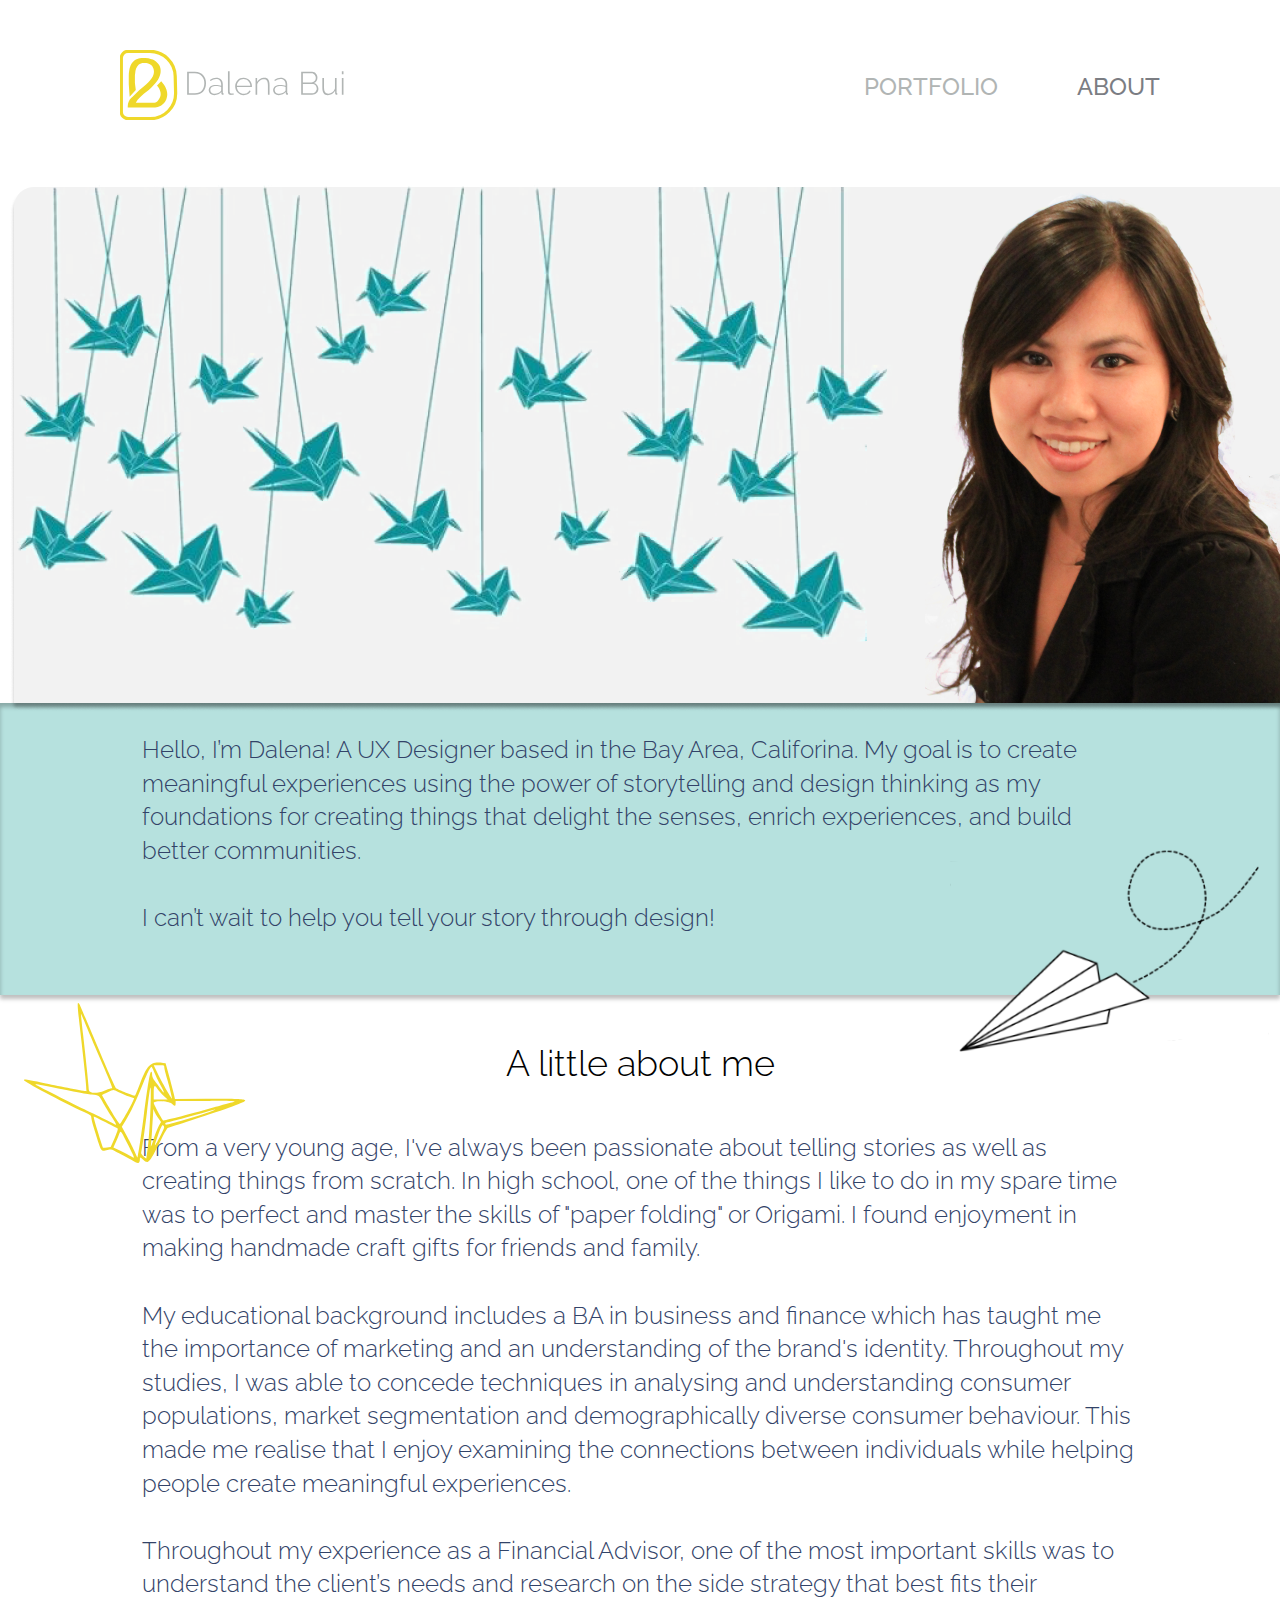
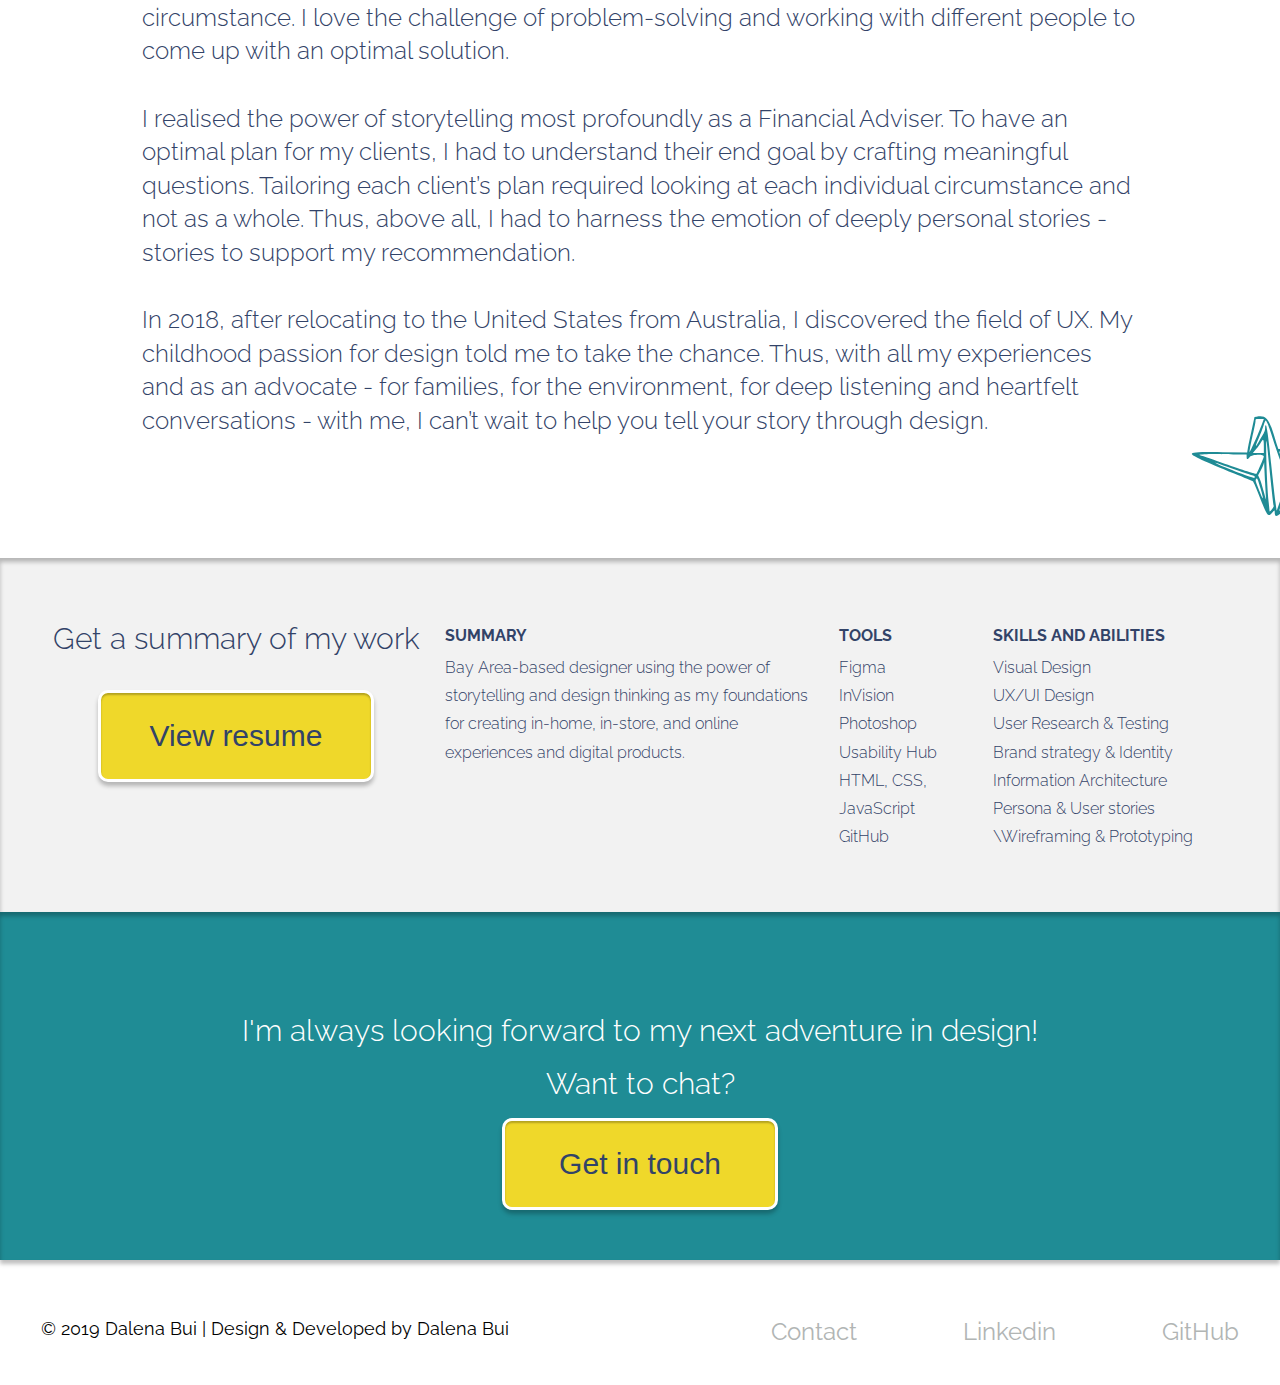
==== commit 94bc5667: "complete development" ====
--- a/about.html
+++ b/about.html
@@ -6,130 +6,115 @@
     <title>Dalena Bui| Design Portfolio</title>
     <link rel="stylesheet" href="css/reset.css">
     <link rel="stylesheet" href="css/style.css">
+    <link rel="stylesheet" href="css/about.css">
     <link href="https://fonts.googleapis.com/css?family=Raleway:300,400,500,600,700" rel="stylesheet">
   </head>
   <body id="about">
     <header>
-    <nav class="navbar">
-      <a class="logo" href="index.html">
-        <img src="images/dalenabui_logo.svg" alt="personal logo">
-      </a>
-      <ul>
-        <li>
-          <a href="portfolio.html">PORTFOLIO</a>
-        </li>
-        <li>
-          <a href="about.html">ABOUT</a>
-        </li>
-      </ul>
-    </nav>
+      <nav class="navbar">
+        <a class="logo" href="index.html">
+          <img src="images/dalenabui_logo.svg" alt="personal logo">
+        </a>
+        <ul>
+          <li><a href="portfolio.html">PORTFOLIO</a></li>
+          <li><a href="about.html" class="active">ABOUT</a></li>
+        </ul>
+      </nav>
     </header>
     <section>
       <div class="personalphoto">
         <img src="images/about_me_banner.png" alt="personal photo">
       </div>
-      <div class="bio">
+    </section>
+    <section class="bio">
+      <div class="subcontent">
         <p>Hello, I’m Dalena! A UX Designer based in the Bay Area, Califorina. My goal is to create meaningful experiences using the power of storytelling and design thinking as my foundations for creating things that delight the senses, enrich experiences, and build better communities.
-          <div class="abouttellyourstory">
-          <p>I can’t wait to help you tell your story through design!
+          <br/>
+          <br/>I can’t wait to help you tell your story through design!
         </p>
-      </div>
       </div>
     </section>
 
-   <section class="littleaboutme"
-        <div class="paperplane">
-          <img src="images/paper_plane.svg" alt="paper plane">
-        </div>
-        <div class="yellowcrane">
-          <img src="images/yellow_crane.svg" alt="yellow crane">
-        </div>
-        <div class="title">
-          <h3>A little about me</h3>
-        </div>
+    <img class="paperplane" src="images/paper_plane.svg" alt="paper plane">
+    <img class="yellowcrane" src="images/yellow_crane.svg" alt="yellow crane">
+
+    <section class="littleaboutme">
+      <h2>A little about me</h2>
+      <div class="subcontent">
         <p>
           From a very young age, I've always been passionate about telling stories as well as creating things from scratch. In high school, one of the things I like to do in my spare time was to perfect and master the skills of "paper folding" or Origami. I found enjoyment in making handmade craft gifts for friends and family.
-          <br>
-          My educational background includes a BA in business and finance which has taught me the importance of marketing and an understanding of the brand's identity. Throughout my studies, I was able to concede techniques in analysing and understanding consumer populations, market segmentation and demographically diverse consumer behaviour. This made me realise that I enjoy examining the connections between individuals while helping people create meaningful experiences.
-          <br>
-          Throughout my experience as a Financial Advisor, one of the most important skills was to understand the client’s needs and research on the side strategy that best fits their circumstance. I love the challenge of problem-solving and working with different people to come up with an optimal solution.
-          <br>
-          I realised the power of storytelling most profoundly as a Financial Adviser. To have an optimal plan for my clients, I had to understand their end goal by crafting meaningful questions. Tailoring each client’s plan required looking at each individual circumstance and not as a whole. Thus, above all, I had to harness the emotion of deeply personal stories - stories to support my recommendation.
-          <br>
-          In 2018, after relocating to the United States from Australia, I discovered the field of UX. My childhood passion for design told me to take the chance. Thus, with all my experiences and as an advocate - for families, for the environment, for deep listening and heartfelt conversations - with me, I can’t wait to help you tell your story through design.
+          <br/><br/>My educational background includes a BA in business and finance which has taught me the importance of marketing and an understanding of the brand's identity. Throughout my studies, I was able to concede techniques in analysing and understanding consumer populations, market segmentation and demographically diverse consumer behaviour. This made me realise that I enjoy examining the connections between individuals while helping people create meaningful experiences.
+          <br/><br/>Throughout my experience as a Financial Advisor, one of the most important skills was to understand the client’s needs and research on the side strategy that best fits their circumstance. I love the challenge of problem-solving and working with different people to come up with an optimal solution.
+          <br/><br/>I realised the power of storytelling most profoundly as a Financial Adviser. To have an optimal plan for my clients, I had to understand their end goal by crafting meaningful questions. Tailoring each client’s plan required looking at each individual circumstance and not as a whole. Thus, above all, I had to harness the emotion of deeply personal stories - stories to support my recommendation.
+          <br/><br/>In 2018, after relocating to the United States from Australia, I discovered the field of UX. My childhood passion for design told me to take the chance. Thus, with all my experiences and as an advocate - for families, for the environment, for deep listening and heartfelt conversations - with me, I can’t wait to help you tell your story through design.
         </p>
-        <div class="tealcrane">
-          <img src="images/teal_crane.svg" alt="teal crane">
+      </div>
+    </section>
+
+    <img class="tealcrane" src="images/teal_crane.svg" alt="teal crane">
+
+    <section class="worksummary">
+      <div class="content">
+        <div class="col-small resume">
+          <h5> Get a summary of my work</h5>
+          <button class="big-button" onclick="window.location.href='https://drive.google.com/file/d/1YMVeEOJWCft7Y5KGNFl-GtVuttW7IKJL/view?usp=sharing;">View resume</button>
         </div>
-      </section>
-
-      <section class="worksummary">
-          <h5> Get a summary of my work</h5>
-          <button class="button">View resume</button>
+        <div class="col-small summary">
+          <h6>SUMMARY</h6>
+          <p>Bay Area-based designer using the power of storytelling and design thinking as my foundations for creating in-home, in-store, and online experiences and digital products.
+          </p>
         </div>
-        <div class="summary">
-            <h6>SUMMARY</h6>
-            <p>Bay Area-based designer using the power of storytelling and design thinking as my foundations for creating in-home, in-store, and online experiences and digital products.
-            </p>
-          </div>
+        <div class="col-small">
           <div class="tools">
             <h6>TOOLS</h6>
             <p>Figma
-              <br>
-              InVision
-              <br>
-              Photoshop
-              <br>
-              Usability Hub
-              <br>
-              HTML, CSS,
-              <br>
-              JavaScript
-              <br>
-              GitHub
+              <br/>InVision
+              <br/>Photoshop
+              <br/>Usability Hub
+              <br/>HTML, CSS,
+              <br/>JavaScript
+              <br/>GitHub
             </p>
           </div>
           <div class="skillsabilities">
             <h6>SKILLS AND ABILITIES</h6>
-            <p>
-              <br>
-              Visual Design
-              <br>
-              UX/UI Design
-              <br>
-              User Research & Testing
-              <br>
-              Brand strategy & Identity
-              <br>
-              Information Architecture
-              <br>
-              Persona & User stories
-              <br>
-              Wireframing & Prototyping
+            <p>Visual Design
+              <br/>UX/UI Design
+              <br/>User Research & Testing
+              <br/>Brand strategy & Identity
+              <br/>Information Architecture
+              <br/>Persona & User stories
+              <br/>\Wireframing & Prototyping
             </p>
           </div>
-        </section>
-            <div class="getintouch">
-            <h4>I'm always looking forward to my next adventure in design !
-              <br>Want to chat?
-            </h4>
-              <button class="button">Get in touch</button>
-            </div>
-            <footer>
-              <div class="footercontent">
-                <h5 class="copyright"> &copy; 2019 Dalena Bui | Design & Developed by Dalena Bui</h5>
-              </div>
-              <ul class="footerlinks">
-                <li>
-                  <a href="portfolio.html">Contact</a>
-                </li>
-                <li>
-                  <a href="https://www.linkedin.com/in/dalena-bui-600742174/">Linkedin</a>
-                </li>
-                <li>
-                  <a href="https://github.com/dalenabui">GitHub</a>
-                </li>
-              </ul>
-            </footer>
+        </div>
+      </div>
+    </section>
+
+    <footer>
+      <div class="footer-content">
+          <h4>I'm always looking forward to my next adventure in design!<h4>
+          <h4>Want to chat?</h4>
+          <input class="big-button" type="button" value="Get in touch" onclick="window.location.href='mailto:tdalenabui@gmail.com';">
+      </div>
+      <div class="footer-tail content">
+        <span class="copyright">
+          &copy; 2019 Dalena Bui | Design & Developed by Dalena Bui
+        </span>
+        <span class="links">
+          <ul>
+            <li>
+              <a href="mailto:tdalenabui@gmail.com">Contact</a>
+            </li>
+            <li>
+              <a href="https://www.linkedin.com/in/dalena-bui-600742174/">Linkedin</a>
+            </li>
+            <li>
+              <a href="https://github.com/dalenabui">GitHub</a>
+            </li>
+          </ul>
+        </span>
+        <div>
+    </footer>
   </body>
 </html>
--- a/css/style.css
+++ b/css/style.css
@@ -7,25 +7,29 @@
   font-family: 'Raleway', sans-serif;
 }
 
-h1{
+h1 {
   font-size:64px;
   padding: 92px 92px 50px 92px;
   font-weight:300;
   font-family: 'Raleway', sans-serif;
-  }
+  text-align: center;
+}
 
 h2 {
   font-size: 36px;
   font-family: 'Raleway', sans-serif;
-  font-weight:300;
+  font-weight: 300;
+  text-align: center;
 }
 
 h3 {
   line-height: 42px;
-  color: #EFD82A;
+  font-weight: 500;
+  color: #324368;
   font-size: 36px;
   font-weight: 600;
   font-family: 'Raleway', sans-serif;
+  text-align: center;
 }
 
 h4 {
@@ -35,6 +39,7 @@
   font-family: 'Raleway', sans-serif;
   line-height: 140%;
   margin: 5px 0px 5px 0px;
+  text-align: center;
 }
 
 p {
@@ -48,10 +53,24 @@
 
 a {
   text-decoration: none;
+  color: #B1B5B4;
+}
+
+li {
+  display: inline-block;
+}
+
+a:visited,a:hover,a:active {
+  color: #B1B5B4;
 }
 
 strong {
     font-weight: 600;
+}
+
+.center {
+  margin: auto;
+  display: inherit;
 }
 
 .container {
@@ -61,6 +80,10 @@
   text-align: center;
   height: 516px;
   width: 1440px;
+}
+
+.shadow {
+  box-shadow: 0px 4px 4px rgba(0, 0, 0, 0.25);
 }
 
 /* Navigation */
@@ -81,10 +104,6 @@
   height: 70px;
 }
 
-.navbar a:visited,a:hover,a:active {
-  color: #B1B5B4;
-}
-
 .navbar ul {
   float: right;
 }
@@ -97,383 +116,99 @@
   margin: 25px 0px 25px 75px;
 }
 
-/*footer*/
-.footercontent {
-  color: #324368;
-  padding: 50px 120px 0px 120px;
-  font-family: 'Raleway', sans-serif;
-  display: inline-block;
-}
-
-.copyright h5 {
-  color: #324368;
-  font-weight: 300;
-  font-size: 18px;
-  font-family: 'Raleway', sans-serif;
-  float: left
-}
-
-.footerlinks {
-    margin-right: 125px;
-    display: inline-block;
-}
-
-.footerlinks li {
-  display: inline-block;
-  color: #324368;
-  font-weight: 300;
-  font-size: 24px;
-  font-family: 'Raleway', sans-serif;
-  margin: 50px 0px 0px 105px;
-}
-
-
-.footerlinks a:visited,a:hover,a:active {
-  color: #324368;
-}
-
-/* Project */
-
-.project {
-  padding: 150px 120px 50px 120px;
-  display: inline-block;
-  /* text-align: right; */
-}
-
-.project .project-image {
-  display: inline-block;
-  width: 490px;
-  margin-right: 80px;
-}
-
-.project .project-info {
-  display: inline-block;
-  vertical-align: top;
-  width: 520px;
-  padding: 20px;
-}
-
-.project .project-info p {
-  margin-top: 20px;
-}
-
-.project .viewproject p  {
-  margin-top: 80px;
-  position: relative;
-  color: #EFD82A
-}
-
-
-.about_me {
-  background-color: #1F8C95;
-  width: 1440px;
-  height: 516px;
-  left: 0px;
-  top: 1390px;
-}
-.about_me p {
-  padding-top: 123px;
-  width: 692px;
-  margin: 30px 0px 0px 120px;
-  color: #FFFFFF;
-  font-size: 24px;
-  font-weight: 300;
-  font-family: 'Raleway', sans-serif;
-  line-height: 140%;
-}
-
-.about_me .tellyourstory p {
-  width: 692px;
-  padding-top: 10px;
-}
-
-.paperplanehomepage {
-  margin: -155px 679px 200px 679px;
-}
-
-.contacthomepage p {
-  width: 406px;
-  padding-top: 121px;
+.navbar .active {
+  color: #7B7D83 !important;
+}
+
+.navbar a {
+  color: #B1B5B4 !important;
+}
+
+.content {
+  width: 1198px;
+  margin: auto;
+  display: block;
+}
+
+.subcontent {
+  width: 996px;
+  margin: auto;
+}
+
+.big-button{
+  background: #EFD82A;
+  border: 3px solid #FFFFFF;
+  box-shadow: 0px 4px 4px rgba(0, 0, 0, 0.25), inset 0px 2px 2px rgba(0, 0, 0, 0.25);
+  border-radius: 10px;
+  width: 276px;
+  height: 92px;
+  font-weight: 200;
   font-size: 30px;
-  font-weight: 300;
-  font-family: 'Raleway', sans-serif;
-  line-height: 140%;
-  width: 406px;
-  height: 144px;
-  left: 800px;
-  top: 1360px;
-  position: absolute; /*still using absolute value*/
-  text-align: center;
-}
-
-.contacthomepage button {
-  background-color: #EFD82A;
-  border: 3px solid #FFFFFF;
-  box-shadow: 0px 4px 4px rgba(0,0,0,0.25);
-  border-radius: 10px;
-  font-size: 30px;
-  font-weight: 300;
-  font-family: 'Raleway', sans-serif;
-  line-height: 140%;
+  line-height: 35px;
   color: #324368;
   cursor: pointer;
-  position: absolute; /*still using absolute value*/
-  width: 276px;
-  height: 92px;
-  left: 1000px;
-  top: 1675px;
-}
-
-.contactinfo {
-  text-align: right;
-  font-size: 24px;
+  display: block;
+  margin: auto;
+}
+
+/*footer*/
+
+footer .footer-nav ul {
+  text-align: center;
+}
+
+footer .footer-nav li {
+    padding: 40px 0px;
+}
+
+footer .footer-nav a {
+  color: #EFD82A !important;
+  font-size: 24px;
+  font-weight: 600;
+}
+
+footer .footer-nav .prev-nav {
+  float: left;
+  margin-left: -50px;
+}
+
+footer .footer-nav .next-nav {
+  float: right;
+  margin-right: -50px;
+}
+
+footer .footer-content {
+  background-color: #1F8C95;
+  text-align: center;
+  padding: 90px 0px 50px 0px;
+  box-shadow: 0px 4px 4px rgba(0, 0, 0, 0.25), inset 0px 4px 4px rgba(0, 0, 0, 0.25);
+}
+
+footer .footer-content h4 {
   font-weight: 300;
-  font-family: 'Raleway', sans-serif;
-  color: #324368;
-  display: block;
-  padding: 48px 125px 48px 109px;
-}
-
-
-/* Page Id about me*/
-
-.personalphoto img {
-  display: block;
-  margin-left: auto;
-  margin-right: auto;
-}
-
-.bio {
-  width: 1440px;
-  height: 288px;
-  left: 0px;
-  top:696px;
-  background-color: #B6E1DE;
-  box-shadow: 0px 4px 4px rgba(0, 0, 0, 0.25), inset 0px 4px 4px rgba(0, 0, 0, 0.25);
-}
-
-.bio p {
-  position: absolute;
-  width: 998.16px;
-  height: 203px;
-  left: 222px;
-  top: 780px;
-  font-size: 24px;
-  font-weight: 300;
-  font-family: 'Raleway', sans-serif;
-  line-height: 140%;
-  color: #324368;
-}
-
-.abouttellyourstory p {
-  width: 998.16px;
-  height: 203px;
-  left: 222px;
-  top: 940px;
-}
-
-.paperplane {
-  position: absolute;
-  left: 949px;
-  right: 17px;
-  top: 104.12px;
-  bottom: 59.08px;
-}
-.yellowcrane {
-  position: absolute;
-  left: 24px;
-  right: 1195px;
-  top: 1130px;
-  bottom: 1800px;
-}
-
-.title h3 {
-position: absolute;
-width: 300px;
-height: 43px;
-left: 585px;
-top: 1075px;
-font-size: 36px;
-font-weight: 500;
-font-family: 'Raleway', sans-serif;
-color: #324368;
-}
-
-.littleaboutme p {
-width: 992.17px;
-height: 922px;
-left: 222px;
-top: 1165px;
-font-size: 24px;
-font-weight: 300;
-font-family: 'Raleway', sans-serif;
-line-height: 140%;
-color: #324368;
-}
-
-.tealcrane {
-  position: absolute;
-  left: 1151px;
-  right: 34px;
-  top: 1893px;
-  bottom: 693px;
-}
-
-.worksummary {
-  background-color: #F2F2F2;
-  position: absolute;
-  width: 1440px;
-  height: 306px;
-  left: 0px;
-  top: 2154px;
-  box-shadow: inset 0px 4px 4px rgba(0, 0, 0, 0.25);
-}
-
-.worksummary h5 {
-position: absolute;
-left: 120px;
-top: 74.5px;
-bottom: 196px;
-text-align: center;
-font-size: 30px;
-font-weight: 300;
-font-family: 'Raleway', sans-serif;
-line-height: 140%;
-color: #324368;
-}
-
-.worksummary button {
-  position: absolute;
-width: 276px;
-height: 92px;
-left: 166px;
-top: 142px;
-bottom: 72px;
-background: #EFD82A;
-border: 3px solid #FFFFFF;
-box-shadow: 0px 4px 4px rgba(0, 0, 0, 0.25), inset 0px 4px 4px rgba(0, 0, 0, 0.25);
-border-radius: 10px;
-font-size: 30px;
-font-weight: 300;
-font-family: 'Raleway', sans-serif;
-line-height: 140%;
-color: #324368;
-cursor: pointer;
-}
-
-.summary h6 {
-position: absolute;
-width: 370px;
-height: 141px;
-left: 544px;
-top: 89px;
-font-size: 16px;
-font-weight: 700;
-font-family: 'Raleway', sans-serif;
-line-height: 140%;
-color: #324368;
-}
-
-.summary p {
-position: absolute;
-width: 370px;
-height: 141px;
-left: 544px;
-top: 25px;
-font-size: 16px;
-font-weight: 300;
-font-family: 'Raleway', sans-serif;
-line-height: 177%;
-color: #324368;
-}
-
-.tools h6 {
-position: absolute;
-width: 99.62px;
-height: 226px;
-left: 962.38px;
-top: 38px;
-font-size: 16px;
-font-weight: 700;
-font-family: 'Raleway', sans-serif;
-color: #324368;
-}
-
-.tools p {
-position: absolute;
-width: 99.62px;
-height: 226px;
-left: 962.38px;
-top: -30px;
-font-size: 16px;
-font-weight: 300;
-font-family: 'Raleway', sans-serif;
-line-height: 177%;
-color: #324368;
-}
-
-.skillsabilities h6 {
-position: absolute;
-width: 198px;
-height: 226px;
-left: 1119px;
-top: 38px;
-font-size: 16px;
-font-weight: 700;
-font-family: 'Raleway', sans-serif;
-color: #324368;
-}
-
-.skillsabilities p {
-position: absolute;
-width: 198px;
-height: 226px;
-left: 1119px;
-top: -60px;
-font-size: 16px;
-font-weight: 300;
-font-family: 'Raleway', sans-serif;
-line-height: 177%;
-color: #324368;
-}
-
-.getintouch {
-  position: absolute;
-  width: 1440px;
-  height: 286px;
-  left: 0px;
-  top: 2460px;
-  background: #1F8C95;
-  box-shadow: 0px 4px 4px rgba(0, 0, 0, 0.25), inset 0px 4px 4px rgba(0, 0, 0, 0.25);
-  }
-.getintouch h4 {
-  position: absolute;
-  width: 996px;
-  height: 96px;
-  left: 222px;
-  top: -51.5px;
   font-size: 30px;
-  font-weight: 300;
-  line-height: 160%;
-  text-align: center;
   color: #FFFFFF;
-}
-
-.getintouch button {
-position: absolute;
-width: 276px;
-height: 92px;
-left: 582px;
-top: 153px;
-bottom: 41px;
-background: #EFD82A;
-border: 3px solid #FFFFFF;
-box-shadow: 0px 4px 4px rgba(0, 0, 0, 0.25), inset 0px 4px 4px rgba(0, 0, 0, 0.25);
-border-radius: 10px;
-font-size: 30px;
-font-weight: 300;
-font-family: 'Raleway', sans-serif;
-line-height: 140%;
-color: #324368;
-cursor: pointer;
-}
+  line-height: 48px;
+}
+
+footer .footer-content input {
+  margin-top: 10px;
+}
+
+footer .footer-tail {
+  padding: 60px 0px 65px 0px;
+}
+
+footer .copyright {
+  float: left;
+  font-size: 18px;
+}
+
+footer .links {
+  float: right;
+  font-size: 24px;
+}
+
+footer .links li {
+  padding-left: 100px;
+}
--- a/css/about.css
+++ b/css/about.css
@@ -0,0 +1,123 @@
+#about h2 {
+  padding: 50px 0px 50px 0px;
+}
+
+#about h6 {
+  padding: 10px 0px 10px 0px;
+  font-size: 16px;
+  font-weight: 700;
+  font-family: 'Raleway', sans-serif;
+  color: #324368;
+}
+
+.col-small {
+  display: inline-block;
+  width: 370px;
+  vertical-align: top;
+  padding: 10px;
+}
+
+.personalphoto img {
+  display: block;
+  margin-left: auto;
+  margin-right: auto;
+}
+
+.bio {
+  background-color: #B6E1DE;
+  box-shadow: 0px 4px 4px rgba(0, 0, 0, 0.25), inset 0px 4px 4px rgba(0, 0, 0, 0.25);
+  margin-top: -8px;
+  padding: 30px 0px 60px 0px;
+}
+
+.abouttellyourstory p {
+  width: 998.16px;
+  height: 203px;
+  left: 222px;
+  top: 940px;
+}
+
+.paperplane {
+  position: absolute;
+  left: 949px;
+  right: 17px;
+  margin-top: -150px;
+}
+
+.yellowcrane {
+  position: absolute;
+  left: 24px;
+  right: 1195px;
+  margin-top: 8px;
+}
+
+.title h3 {
+  position: absolute;
+  width: 300px;
+  height: 43px;
+  left: 585px;
+  top: 1075px;
+  font-size: 36px;
+  font-weight: 500;
+  font-family: 'Raleway', sans-serif;
+  color: #324368;
+}
+
+.littleaboutme {
+  padding-bottom: 120px;
+}
+
+.littleaboutme img {
+  position: relative;
+}
+
+.tealcrane {
+  position: absolute;
+  left: 1151px;
+  right: 34px;
+  margin-top: -260px;
+}
+
+.worksummary {
+  background-color: #F2F2F2;
+  padding: 50px 0px 50px 0px;
+  box-shadow: inset 0px 4px 4px rgba(0, 0, 0, 0.25);
+}
+
+.worksummary h5 {
+  text-align: center;
+  font-size: 30px;
+  font-weight: 300;
+  font-family: 'Raleway', sans-serif;
+  line-height: 140%;
+  color: #324368;
+  margin-bottom: 30px;
+}
+
+.worksummary p {
+  font-size: 16px;
+  font-weight: 300;
+  font-family: 'Raleway', sans-serif;
+  line-height: 177%;
+  color: #324368;
+}
+
+.summary p {
+  font-size: 16px;
+  font-weight: 300;
+  font-family: 'Raleway', sans-serif;
+  line-height: 177%;
+  color: #324368;
+}
+
+.tools {
+  width: 150px;
+  display: inline-block;
+  vertical-align: top;
+}
+
+.skillsabilities {
+  width: 200px;
+  display: inline-block;
+  vertical-align: top;
+}
